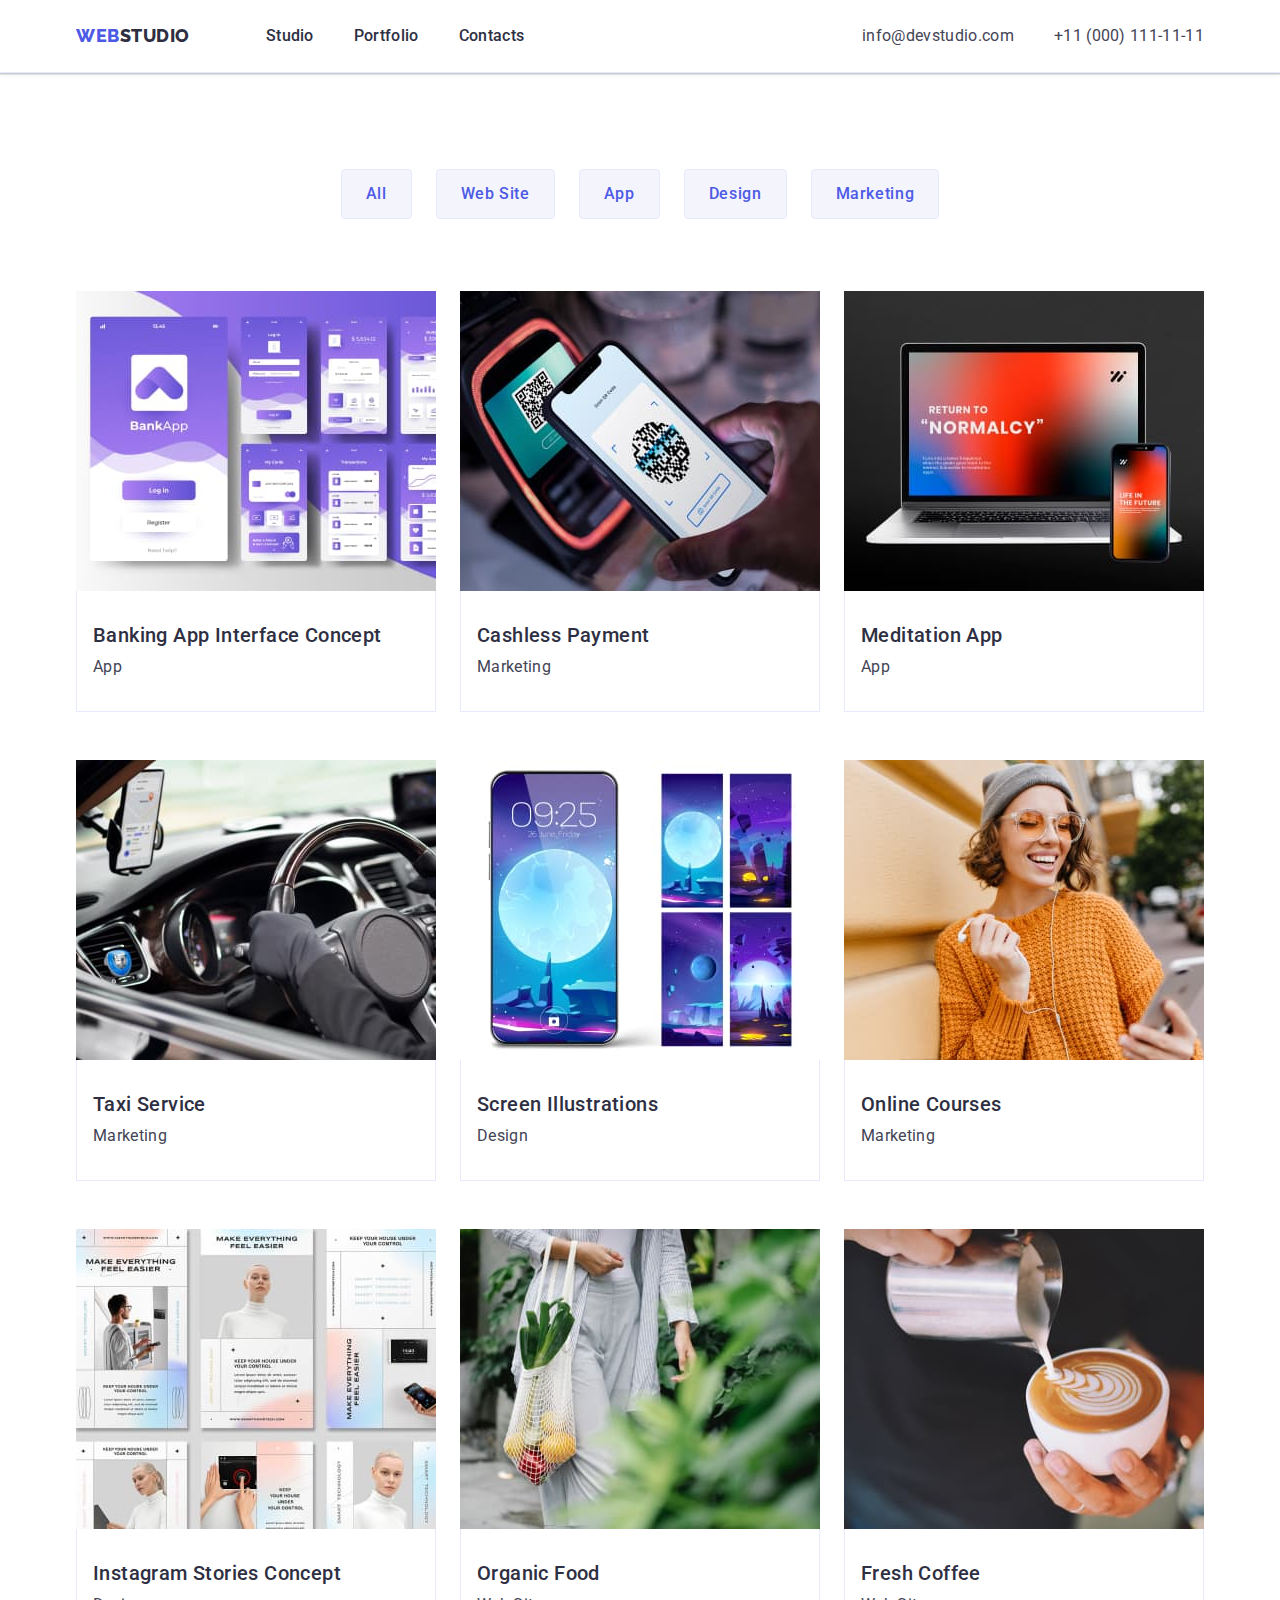
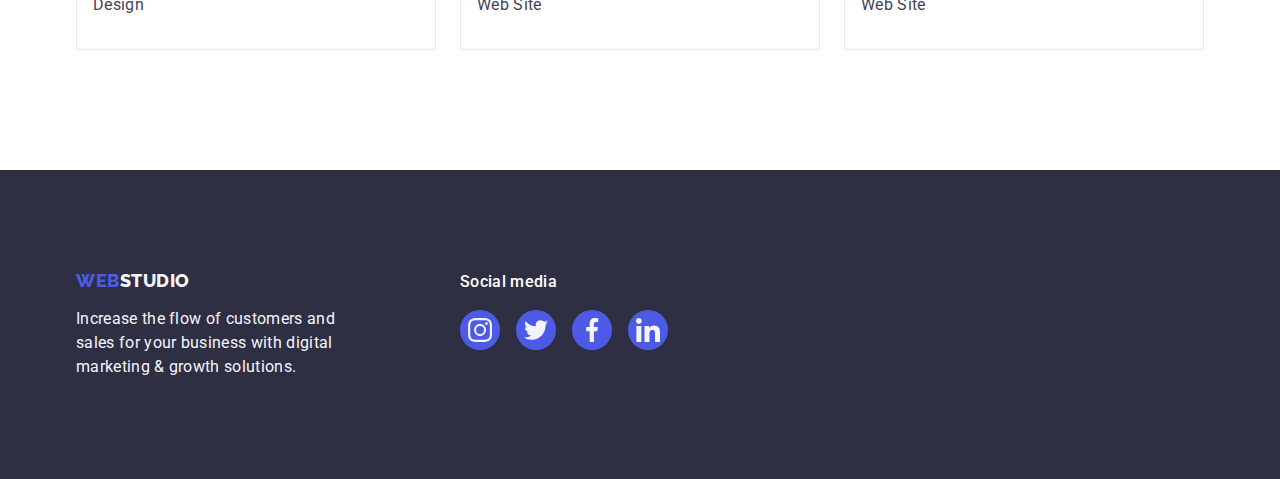
==== portfolio.html @ 77f3913f "Initial commit" ====
<!DOCTYPE html>
<html lang="en">
  <head>
    <meta charset="UTF-8" />
    <meta http-equiv="X-UA-Compatible" content="IE=edge" />
    <meta name="viewport" content="width=device-width, initial-scale=1.0" />
    <title>Portfolio</title>
    <link rel="preconnect" href="https://fonts.googleapis.com" />
    <link rel="preconnect" href="https://fonts.gstatic.com" crossorigin />
    <link
      href="https://fonts.googleapis.com/css2?family=Raleway:wght@800&family=Roboto:wght@400;500;700;900&display=swap"
      rel="stylesheet"
    />
    <link
      href="https://cdn.jsdelivr.net/npm/modern-normalize@2.0.0/modern-normalize.min.css"
      rel="stylesheet"
    />

    <link rel="stylesheet" href="./css/styles.css" />
  </head>
  <body>
    <!-- Header -->
    <header class="header">
      <div class="container header-container">
        <nav class="navigation">
          <a href="./index.html" class="logo link"
            >Web<span class="logo-black">Studio</span></a
          >
          <ul class="list menu-list">
            <li class="menu-item">
              <a href="./index.html" class="nav-item link">Studio</a>
            </li>
            <li class="menu-item">
              <a href="./portfolio.html" class="nav-item link">Portfolio</a>
            </li>
            <li class="menu-item">
              <a href="" class="nav-item link">Contacts</a>
            </li>
          </ul>
        </nav>

        <address class="contacts">
          <ul class="list contact-list">
            <li>
              <a href="mailto:info@devstudio.com" class="contact link"
                >info@devstudio.com</a
              >
            </li>
            <li>
              <a href="tel:+110001111111" class="contact link"
                >+11 (000) 111-11-11</a
              >
            </li>
          </ul>
        </address>
      </div>
    </header>

    <main>
      <section class="portfolio-section">
        <div class="container">
          <h1 hidden class="visually-hidden">Projects</h1>

          <ul class="list buttons-list">
            <li><button type="button" class="button">All</button></li>
            <li><button type="button" class="button">Web Site</button></li>
            <li><button type="button" class="button">App</button></li>
            <li><button type="button" class="button">Design</button></li>
            <li><button type="button" class="button">Marketing</button></li>
          </ul>

          <!-- Projects -->
          <ul class="list projects-list">
            <li class="projects-item">
              <a class="link project-link" href="#">
                <img
                  src="./images/banking.jpg"
                  alt="App Interface"
                  width="360"
                  height="300"
                />
                <div class="projects-container">
                  <h2 class="project-title">Banking App Interface Concept</h2>
                  <p class="project-text">App</p>
                </div>
              </a>
            </li>
            <li class="projects-item">
              <a class="link project-link" href="#">
                <img
                  src="./images/payment.jpg"
                  alt="Phone and terminal"
                  width="360"
                  height="300"
                />
                <div class="projects-container">
                  <h2 class="project-title">Cashless Payment</h2>
                  <p class="project-text">Marketing</p>
                </div>
              </a>
            </li>
            <li class="projects-item">
              <a class="link project-link" href="#">
                <img
                  src="./images/meditation.jpg"
                  alt="Notebook"
                  width="360"
                  height="300"
                />
                <div class="projects-container">
                  <h2 class="project-title">Meditation App</h2>
                  <p class="project-text">App</p>
                </div>
              </a>
            </li>
            <li class="projects-item">
              <a class="link project-link" href="#">
                <img
                  src="./images/taxi-service.jpg"
                  alt="Car interior"
                  width="360"
                  height="300"
                />
                <div class="projects-container">
                  <h2 class="project-title">Taxi Service</h2>
                  <p class="project-text">Marketing</p>
                </div>
              </a>
            </li>
            <li class="projects-item">
              <a class="link project-link" href="#">
                <img
                  src="./images/illustrations.jpg"
                  alt="Illustrations on smartphone"
                  width="360"
                  height="300"
                />
                <div class="projects-container">
                  <h2 class="project-title">Screen Illustrations</h2>
                  <p class="project-text">Design</p>
                </div>
              </a>
            </li>
            <li class="projects-item">
              <a class="link project-link" href="#">
                <img
                  src="./images/courses.jpg"
                  alt="A woman with phone"
                  width="360"
                  height="300"
                />
                <div class="projects-container">
                  <h2 class="project-title">Online Courses</h2>
                  <p class="project-text">Marketing</p>
                </div>
              </a>
            </li>
            <li class="projects-item">
              <a class="link project-link" href="#">
                <img
                  src="./images/stories-concept.jpg"
                  alt="Stories design example"
                  width="360"
                  height="300"
                />
                <div class="projects-container">
                  <h2 class="project-title">Instagram Stories Concept</h2>
                  <p class="project-text">Design</p>
                </div>
              </a>
            </li>
            <li class="projects-item">
              <a class="link project-link" href="#">
                <img
                  src="./images/food.jpg"
                  alt="Woman with vegetables"
                  width="360"
                  height="300"
                />
                <div class="projects-container">
                  <h2 class="project-title">Organic Food</h2>
                  <p class="project-text">Web Site</p>
                </div>
              </a>
            </li>
            <li class="projects-item">
              <a class="link project-link" href="#">
                <img
                  src="./images/coffee.jpg"
                  alt="Latte art"
                  width="360"
                  height="300"
                />
                <div class="projects-container">
                  <h2 class="project-title">Fresh Coffee</h2>
                  <p class="project-text">Web Site</p>
                </div>
              </a>
            </li>
          </ul>
        </div>
      </section>
    </main>

    <!-- Footer -->
    <footer class="footer">
      <div class="container footer-container">
        <div class="logo-container">
          <a href="./index.html" class="logo link logo-footer"
            >Web<span class="logo-white">Studio</span></a
          >
          <p class="footer-text">
            Increase the flow of customers and sales for your business with
            digital marketing & growth solutions.
          </p>
        </div>
        <div class="sm-container">
          <p class="sm-text">Social media</p>
          <ul class="list sm-list">
            <li class="sm-item">
              <a class="link sm-link" href="">
                <svg class="sm-icon" width="24" height="24">
                  <use href="./images/icons.svg#instagram"></use>
                </svg>
              </a>
            </li>
            <li class="sm-item">
              <a class="link sm-link" href="">
                <svg class="sm-icon" width="24" height="24">
                  <use href="./images/icons.svg#twitter"></use>
                </svg>
              </a>
            </li>
            <li class="sm-item">
              <a class="link sm-link" href="">
                <svg class="sm-icon" width="24" height="24">
                  <use href="./images/icons.svg#facebook"></use>
                </svg>
              </a>
            </li>
            <li class="sm-item">
              <a class="link sm-link" href="">
                <svg class="sm-icon" width="24" height="24">
                  <use href="./images/icons.svg#linkedin"></use>
                </svg>
              </a>
            </li>
          </ul>
        </div>
      </div>
    </footer>
  </body>
</html>
---- css/styles.css ----
:root {
  --text-color: #434455;
  --title-color: #2e2f42;
  --dark-background: #2e2f42;
  --borders-color: #e7e9fc;
  --middle-background: #f4f4fd;
  --accent-color: #4d5ae5;
  --button-hover: #404bbf;
  --white-color: #ffffff;
  --icon-bg: #f4f4fd;
  --footer-hover: #31d0aa;
  --customers-logo: #8e8f99;
}

/*! Main */

body {
  font-family: "Roboto", sans-serif;
  font-size: 16px;
  line-height: 1.5;
  letter-spacing: 0.02em;
  color: var(--text-color);
  background-color: var(--white-color);
}

.list {
  list-style: none;
}

.link {
  text-decoration: none;
}

h1,
h2,
h3,
p {
  margin-top: 0;
  margin-bottom: 0;
}

ul {
  margin-top: 0;
  margin-bottom: 0;
  padding-left: 0;
}

img {
  display: block;
  max-width: 100%;
}

.container {
  margin-left: auto;
  margin-right: auto;
  width: 1158px;
  padding-right: 15px;
  padding-left: 15px;
}
.section-title {
  margin-bottom: 72px;
  text-align: center;

  letter-spacing: 0.02em;
  font-size: 36px;
  line-height: 1.11;
  color: var(--title-color);
}

/* Header */

.header {
  border-bottom: 1px solid var(--borders-color);
  box-shadow: 0px 2px 1px rgba(46, 47, 66, 0.08),
    0px 1px 1px rgba(46, 47, 66, 0.16), 0px 1px 6px rgba(46, 47, 66, 0.08);
}

.navigation {
  display: flex;
  align-items: center;
}

.menu-list {
  display: flex;
  gap: 40px;
}

.header-container {
  display: flex;
  align-items: center;
}

.logo {
  margin-right: 76px;

  font-family: "Raleway", sans-serif;
  font-weight: 800;
  font-size: 18px;
  line-height: 1.17;
  letter-spacing: 0.03em;
  text-transform: uppercase;
  color: var(--accent-color);
}
.logo-black {
  color: var(--title-color);
}
.logo-white {
  color: var(--middle-background);
}

.nav-item {
  padding: 24px 0;
  display: block;
  font-family: inherit;
  font-style: normal;
  font-weight: 500;
  font-size: 16px;
  line-height: 1.5;
  letter-spacing: 0.02em;
  color: var(--title-color);
}
.nav-item.active {
  color: var(--button-hover);
}
.nav-item:hover,
.nav-item:focus {
  color: var(--button-hover);
}

.contact {
  font-family: inherit;
  font-style: normal;
  font-size: 16px;
  line-height: 1.5;
  letter-spacing: 0.02em;
  color: var(--text-color);
}
.contact:hover,
.contact:focus {
  color: var(--button-hover);
}

.contact-list {
  display: flex;
  gap: 40px;
}

.contacts {
  margin-left: auto;
}

/* Hero */

.hero {
  padding: 188px 0;
  text-align: center;

  background-color: var(--dark-background);
}

.overlay {
  max-width: 1440px;
  height: 600px;
  margin-left: auto;
  margin-right: auto;
  background-image: linear-gradient(
      rgba(46, 47, 66, 0.7),
      rgba(46, 47, 66, 0.7)
    ),
    url(../images/people-office.jpg);
  background-size: cover;
  background-position: center;
  background-repeat: no-repeat;
}

.hero-title {
  margin-bottom: 48px;
  max-width: 496px;
  margin-left: auto;
  margin-right: auto;

  letter-spacing: 0.02em;
  font-size: 56px;
  line-height: 1.07;
  color: var(--white-color);
}

.hero-button {
  padding: 16px 32px;
  display: block;
  margin-left: auto;
  margin-right: auto;
  min-width: 169px;
  height: 56px;
  border: none;

  font-family: inherit;
  font-weight: 500;
  font-size: 16px;
  line-height: 1.5;
  letter-spacing: 0.04em;
  color: var(--white-color);
  background: var(--accent-color);
  box-shadow: 0px 4px 4px rgba(0, 0, 0, 0.15);
  border-radius: 4px;
  cursor: pointer;
}
.hero-button:hover,
.hero-button:focus {
  background-color: var(--button-hover);
}

/* Section Advantages */

.advant-section {
  padding-top: 120px;
  padding-bottom: 120px;
}
.advant-list {
  display: flex;
  gap: 24px;
}
.advant-item {
  width: 264px;
}

.visually-hidden {
  position: absolute;
  white-space: nowrap;
  width: 1px;
  height: 1px;
  overflow: hidden;
  border: 0;
  padding: 0;
  clip: rect(0 0 0 0);
  clip-path: inset(50%);
  margin: -1px;
}

.advant-undertitle {
  margin-bottom: 8px;

  letter-spacing: 0.02em;
  font-weight: 500;
  font-size: 20px;
  line-height: 1.2;
  color: var(--title-color);
}

/* ? ICONS */

.advant-item .thumb {
  height: 112px;
  background-color: var(--icon-bg);
  display: flex;
  justify-content: center;
  align-items: center;

  border-radius: 4px;
  margin-bottom: 8px;
}

/* Section WhatAreWeDoing, 
Section Team*/

.what-doing-section {
  padding-bottom: 120px;
}
.what-doing-list {
  display: flex;
  gap: 24px;
}

.team-undertitle {
  margin-bottom: 8px;
  text-align: center;

  letter-spacing: 0.02em;
  font-weight: 500;
  font-size: 20px;
  line-height: 1.2;
  color: var(--title-color);
}

.team-text {
  text-align: center;
  margin-bottom: 8px;

  color: var(--text-color);
}

.team-section {
  padding: 120px 0;
  background-color: var(--middle-background);
}

.team-card {
  width: calc((100% - 24px * 3) / 4);

  background: var(--white-color);
  box-shadow: 0px 1px 6px rgba(46, 47, 66, 0.08),
    0px 1px 1px rgba(46, 47, 66, 0.16), 0px 2px 1px rgba(46, 47, 66, 0.08);
  border-radius: 0px 0px 4px 4px;
}
.team-list {
  display: flex;
  gap: 24px;
}

.team-member {
  padding: 32px 16px;
}

/* ? Sotial networks */

.team-sotialmedia {
  display: flex;
  align-items: center;
  justify-content: center;
  gap: 24px;
}

.team-sotialmedia-item {
  width: 40px;
  height: 40px;
}

.team-sm-link {
  width: 100%;
  height: 100%;
  background-color: var(--accent-color);
  border-radius: 50%;
  color: var(--icon-bg);

  display: flex;
  justify-content: center;
  align-items: center;
}

.sotial-icon {
  fill: currentColor;
}

.team-sm-link:is(:hover, :focus) {
  background-color: var(--button-hover);
}

/* Section Customers */

.customers-section {
  padding: 120px 0;
}

.customers-list {
  display: flex;
  justify-content: center;
  align-items: center;
  gap: 24px;
}

.customers-item {
  width: 168px;
  height: 88px;
}

.customers-link {
  width: 100%;
  height: 100%;
  border: 1px solid var(--customers-logo);
  border-radius: 4px;
  color: var(--customers-logo);

  display: flex;
  justify-content: center;
  align-items: center;
}

.customers-logo {
  fill: currentColor;
}

.customers-link:is(:hover, :focus) {
  border-color: var(--button-hover);
  color: var(--button-hover);
}

/* Footer */

.footer-text {
  width: 264px;

  color: var(--middle-background);
}

.footer {
  padding: 100px 0;
  background-color: var(--dark-background);
}

.logo-footer {
  margin-bottom: 16px;
  display: inline-block;
}

/* ? SM Icons */

.footer-container {
  display: flex;
  align-items: baseline;
}

.logo-container {
  margin-right: 120px;
}

.sm-text {
  margin-bottom: 16px;

  font-weight: 500;

  color: var(--white-color);
}

.sm-list {
  display: flex;
  align-items: center;
  gap: 16px;
}

.sm-item {
  width: 40px;
  height: 40px;
}

.sm-link {
  width: 100%;
  height: 100%;
  background-color: var(--accent-color);
  border-radius: 50%;
  display: flex;
  justify-content: center;
  align-items: center;

  color: var(--icon-bg);
}

.sm-icon {
  fill: currentColor;
}

.sm-link:is(:hover, :focus) {
  background-color: var(--footer-hover);
}
/*! Portfolio page */

.button {
  padding: 12px 24px;
  font-family: inherit;
  font-weight: 500;
  font-size: 16px;
  line-height: 1.5;
  letter-spacing: 0.04em;
  color: var(--accent-color);
  background: var(--middle-background);
  border: 1px solid var(--borders-color);
  border-radius: 4px;
  cursor: pointer;
}

.button.active {
  color: var(--white-color);
  background: var(--button-hover);
  box-shadow: 0px 3px 1px rgba(0, 0, 0, 0.1), 0px 2px 1px rgba(0, 0, 0, 0.08),
    0px 2px 2px rgba(0, 0, 0, 0.12);

  cursor: pointer;
}

.button:hover,
.button:focus {
  border: 1px solid transparent;
  box-shadow: 0px 3px 1px rgba(0, 0, 0, 0.1), 0px 2px 1px rgba(0, 0, 0, 0.08),
    0px 2px 2px rgba(0, 0, 0, 0.12);

  color: var(--white-color);
  background-color: var(--button-hover);
}

.portfolio-section {
  padding-top: 96px;
  padding-bottom: 120px;
}

.buttons-list {
  display: flex;
  margin-bottom: 72px;
  justify-content: center;
  gap: 24px;
}

/* Projects */

.project-title {
  margin-bottom: 8px;

  letter-spacing: 0.02em;
  font-weight: 500;
  font-size: 20px;
  line-height: 1.2;
  color: var(--title-color);
}
.projects-list {
  display: flex;
  flex-wrap: wrap;
  gap: 48px 24px;
}

.projects-container {
  padding: 32px 16px;
  border: 1px solid var(--borders-color);
  border-top: none;
}
.projects-item {
  width: calc((100% - 24px * 2) / 3);
}

.project-link {
  display: block;
}

.project-link:is(:hover, :focus) {
  box-shadow: 0px 1px 6px rgba(46, 47, 66, 0.08),
    0px 1px 1px rgba(46, 47, 66, 0.16), 0px 2px 1px rgba(46, 47, 66, 0.08);
}

.project-text {
  color: var(--text-color);
}
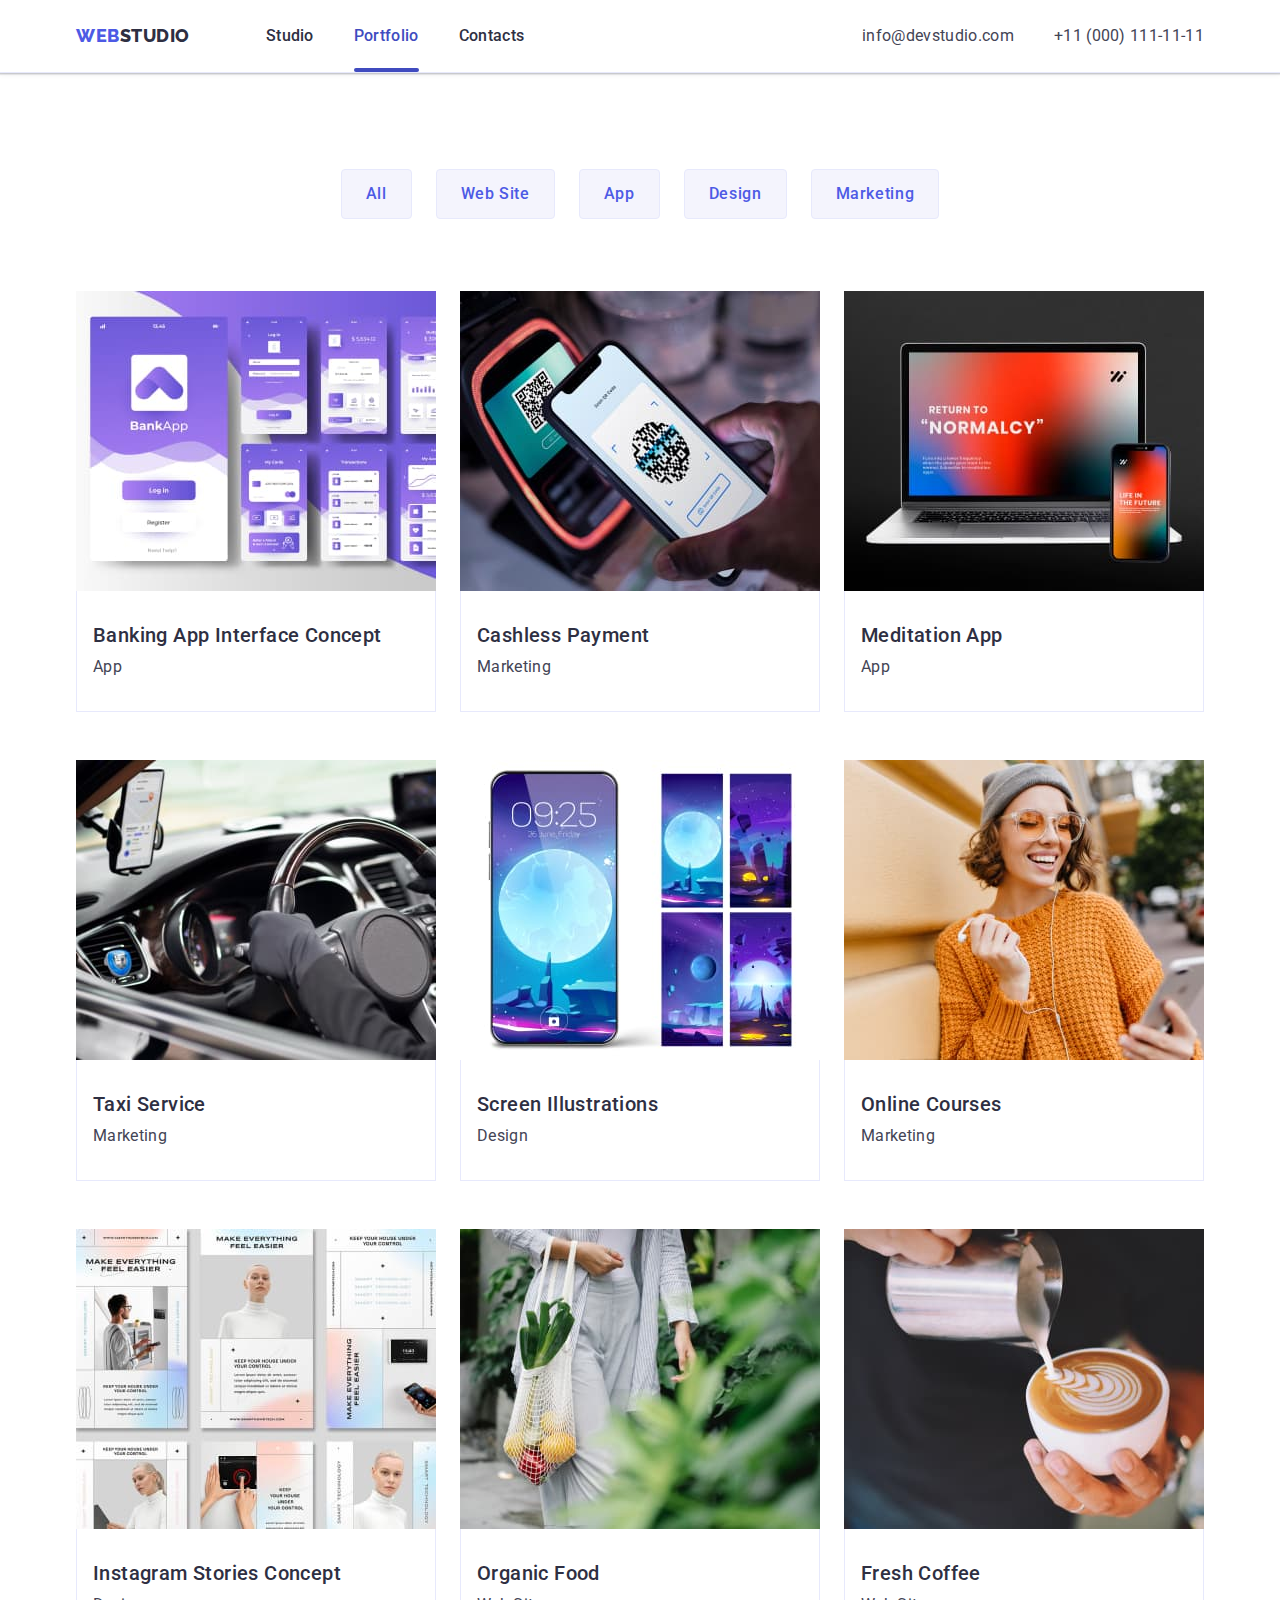
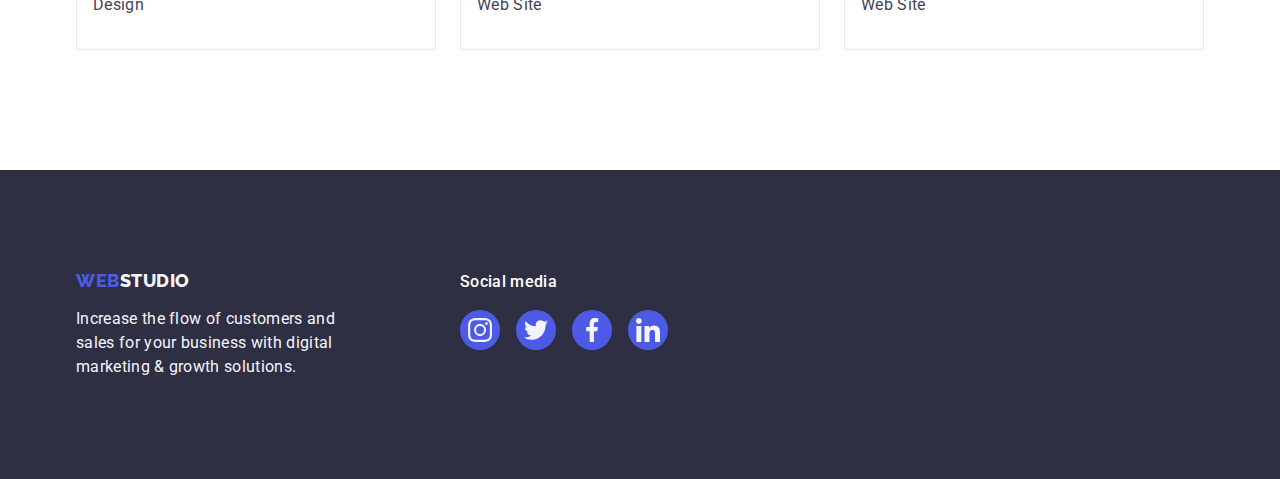
==== commit 1807040a: "transitions" ====
--- a/portfolio.html
+++ b/portfolio.html
@@ -31,7 +31,9 @@
               <a href="./index.html" class="nav-item link">Studio</a>
             </li>
             <li class="menu-item">
-              <a href="./portfolio.html" class="nav-item link">Portfolio</a>
+              <a href="./portfolio.html" class="nav-item link current-site"
+                >Portfolio</a
+              >
             </li>
             <li class="menu-item">
               <a href="" class="nav-item link">Contacts</a>
@@ -73,12 +75,19 @@
           <ul class="list projects-list">
             <li class="projects-item">
               <a class="link project-link" href="#">
-                <img
-                  src="./images/banking.jpg"
-                  alt="App Interface"
-                  width="360"
-                  height="300"
-                />
+                <div class="prod-thumb">
+                  <p class="prod-hover-text">
+                    14 Stylish and User-Friendly App Design Concepts · Task
+                    Manager App · Calorie Tracker App · Exotic Fruit Ecommerce
+                    App · Cloud Storage App
+                  </p>
+                  <img
+                    src="./images/banking.jpg"
+                    alt="App Interface"
+                    width="360"
+                    height="300"
+                  />
+                </div>
                 <div class="projects-container">
                   <h2 class="project-title">Banking App Interface Concept</h2>
                   <p class="project-text">App</p>
@@ -87,12 +96,19 @@
             </li>
             <li class="projects-item">
               <a class="link project-link" href="#">
-                <img
-                  src="./images/payment.jpg"
-                  alt="Phone and terminal"
-                  width="360"
-                  height="300"
-                />
+                <div class="prod-thumb">
+                  <p class="prod-hover-text">
+                    14 Stylish and User-Friendly App Design Concepts · Task
+                    Manager App · Calorie Tracker App · Exotic Fruit Ecommerce
+                    App · Cloud Storage App
+                  </p>
+                  <img
+                    src="./images/payment.jpg"
+                    alt="Phone and terminal"
+                    width="360"
+                    height="300"
+                  />
+                </div>
                 <div class="projects-container">
                   <h2 class="project-title">Cashless Payment</h2>
                   <p class="project-text">Marketing</p>
@@ -101,12 +117,19 @@
             </li>
             <li class="projects-item">
               <a class="link project-link" href="#">
-                <img
-                  src="./images/meditation.jpg"
-                  alt="Notebook"
-                  width="360"
-                  height="300"
-                />
+                <div class="prod-thumb">
+                  <p class="prod-hover-text">
+                    14 Stylish and User-Friendly App Design Concepts · Task
+                    Manager App · Calorie Tracker App · Exotic Fruit Ecommerce
+                    App · Cloud Storage App
+                  </p>
+                  <img
+                    src="./images/meditation.jpg"
+                    alt="Notebook"
+                    width="360"
+                    height="300"
+                  />
+                </div>
                 <div class="projects-container">
                   <h2 class="project-title">Meditation App</h2>
                   <p class="project-text">App</p>
@@ -115,12 +138,19 @@
             </li>
             <li class="projects-item">
               <a class="link project-link" href="#">
-                <img
-                  src="./images/taxi-service.jpg"
-                  alt="Car interior"
-                  width="360"
-                  height="300"
-                />
+                <div class="prod-thumb">
+                  <p class="prod-hover-text">
+                    14 Stylish and User-Friendly App Design Concepts · Task
+                    Manager App · Calorie Tracker App · Exotic Fruit Ecommerce
+                    App · Cloud Storage App
+                  </p>
+                  <img
+                    src="./images/taxi-service.jpg"
+                    alt="Car interior"
+                    width="360"
+                    height="300"
+                  />
+                </div>
                 <div class="projects-container">
                   <h2 class="project-title">Taxi Service</h2>
                   <p class="project-text">Marketing</p>
@@ -129,12 +159,19 @@
             </li>
             <li class="projects-item">
               <a class="link project-link" href="#">
-                <img
-                  src="./images/illustrations.jpg"
-                  alt="Illustrations on smartphone"
-                  width="360"
-                  height="300"
-                />
+                <div class="prod-thumb">
+                  <p class="prod-hover-text">
+                    14 Stylish and User-Friendly App Design Concepts · Task
+                    Manager App · Calorie Tracker App · Exotic Fruit Ecommerce
+                    App · Cloud Storage App
+                  </p>
+                  <img
+                    src="./images/illustrations.jpg"
+                    alt="Illustrations on smartphone"
+                    width="360"
+                    height="300"
+                  />
+                </div>
                 <div class="projects-container">
                   <h2 class="project-title">Screen Illustrations</h2>
                   <p class="project-text">Design</p>
@@ -143,12 +180,19 @@
             </li>
             <li class="projects-item">
               <a class="link project-link" href="#">
-                <img
-                  src="./images/courses.jpg"
-                  alt="A woman with phone"
-                  width="360"
-                  height="300"
-                />
+                <div class="prod-thumb">
+                  <p class="prod-hover-text">
+                    14 Stylish and User-Friendly App Design Concepts · Task
+                    Manager App · Calorie Tracker App · Exotic Fruit Ecommerce
+                    App · Cloud Storage App
+                  </p>
+                  <img
+                    src="./images/courses.jpg"
+                    alt="A woman with phone"
+                    width="360"
+                    height="300"
+                  />
+                </div>
                 <div class="projects-container">
                   <h2 class="project-title">Online Courses</h2>
                   <p class="project-text">Marketing</p>
@@ -157,12 +201,19 @@
             </li>
             <li class="projects-item">
               <a class="link project-link" href="#">
-                <img
-                  src="./images/stories-concept.jpg"
-                  alt="Stories design example"
-                  width="360"
-                  height="300"
-                />
+                <div class="prod-thumb">
+                  <p class="prod-hover-text">
+                    14 Stylish and User-Friendly App Design Concepts · Task
+                    Manager App · Calorie Tracker App · Exotic Fruit Ecommerce
+                    App · Cloud Storage App
+                  </p>
+                  <img
+                    src="./images/stories-concept.jpg"
+                    alt="Stories design example"
+                    width="360"
+                    height="300"
+                  />
+                </div>
                 <div class="projects-container">
                   <h2 class="project-title">Instagram Stories Concept</h2>
                   <p class="project-text">Design</p>
@@ -171,12 +222,19 @@
             </li>
             <li class="projects-item">
               <a class="link project-link" href="#">
-                <img
-                  src="./images/food.jpg"
-                  alt="Woman with vegetables"
-                  width="360"
-                  height="300"
-                />
+                <div class="prod-thumb">
+                  <p class="prod-hover-text">
+                    14 Stylish and User-Friendly App Design Concepts · Task
+                    Manager App · Calorie Tracker App · Exotic Fruit Ecommerce
+                    App · Cloud Storage App
+                  </p>
+                  <img
+                    src="./images/food.jpg"
+                    alt="Woman with vegetables"
+                    width="360"
+                    height="300"
+                  />
+                </div>
                 <div class="projects-container">
                   <h2 class="project-title">Organic Food</h2>
                   <p class="project-text">Web Site</p>
@@ -185,12 +243,19 @@
             </li>
             <li class="projects-item">
               <a class="link project-link" href="#">
-                <img
-                  src="./images/coffee.jpg"
-                  alt="Latte art"
-                  width="360"
-                  height="300"
-                />
+                <div class="prod-thumb">
+                  <p class="prod-hover-text">
+                    14 Stylish and User-Friendly App Design Concepts · Task
+                    Manager App · Calorie Tracker App · Exotic Fruit Ecommerce
+                    App · Cloud Storage App
+                  </p>
+                  <img
+                    src="./images/coffee.jpg"
+                    alt="Latte art"
+                    width="360"
+                    height="300"
+                  />
+                </div>
                 <div class="projects-container">
                   <h2 class="project-title">Fresh Coffee</h2>
                   <p class="project-text">Web Site</p>
--- a/css/styles.css
+++ b/css/styles.css
@@ -109,6 +109,7 @@
 }
 
 .nav-item {
+  position: relative;
   padding: 24px 0;
   display: block;
   font-family: inherit;
@@ -118,12 +119,26 @@
   line-height: 1.5;
   letter-spacing: 0.02em;
   color: var(--title-color);
-}
-.nav-item.active {
-  color: var(--button-hover);
-}
+
+  transition-property: color;
+  transition-duration: 250ms;
+  transition-delay: cubic-bezier(0.4, 0, 0.2, 1);
+}
+
+.nav-item.current-site::after {
+  content: "";
+  position: absolute;
+  left: 0;
+  bottom: 0;
+  height: 4px;
+  width: 100%;
+  border-radius: 2px;
+  background-color: var(--button-hover);
+}
+
 .nav-item:hover,
-.nav-item:focus {
+.nav-item:focus,
+.current-site {
   color: var(--button-hover);
 }
 
@@ -134,6 +149,10 @@
   line-height: 1.5;
   letter-spacing: 0.02em;
   color: var(--text-color);
+
+  transition-property: color;
+  transition-duration: 250ms;
+  transition-delay: cubic-bezier(0.4, 0, 0.2, 1);
 }
 .contact:hover,
 .contact:focus {
@@ -204,6 +223,10 @@
   box-shadow: 0px 4px 4px rgba(0, 0, 0, 0.15);
   border-radius: 4px;
   cursor: pointer;
+
+  transition-property: color;
+  transition-duration: 250ms;
+  transition-delay: cubic-bezier(0.4, 0, 0.2, 1);
 }
 .hero-button:hover,
 .hero-button:focus {
@@ -335,6 +358,10 @@
   display: flex;
   justify-content: center;
   align-items: center;
+
+  transition-property: background-color;
+  transition-duration: 250ms;
+  transition-delay: cubic-bezier(0.4, 0, 0.2, 1);
 }
 
 .sotial-icon {
@@ -373,6 +400,10 @@
   display: flex;
   justify-content: center;
   align-items: center;
+
+  transition-property: border-color, color;
+  transition-duration: 250ms;
+  transition-delay: cubic-bezier(0.4, 0, 0.2, 1);
 }
 
 .customers-logo {
@@ -442,6 +473,10 @@
   align-items: center;
 
   color: var(--icon-bg);
+
+  transition-property: background-color;
+  transition-duration: 250ms;
+  transition-delay: cubic-bezier(0.4, 0, 0.2, 1);
 }
 
 .sm-icon {
@@ -465,6 +500,10 @@
   border: 1px solid var(--borders-color);
   border-radius: 4px;
   cursor: pointer;
+
+  transition-property: background-color, color, box-shadow, border;
+  transition-duration: 250ms;
+  transition-delay: cubic-bezier(0.4, 0, 0.2, 1);
 }
 
 .button.active {
@@ -526,6 +565,10 @@
 
 .project-link {
   display: block;
+
+  transition-property: box-shadow;
+  transition-duration: 250ms;
+  transition-delay: cubic-bezier(0.4, 0, 0.2, 1);
 }
 
 .project-link:is(:hover, :focus) {
@@ -536,3 +579,37 @@
 .project-text {
   color: var(--text-color);
 }
+
+.prod-thumb {
+  position: relative;
+}
+
+.prod-thumb {
+  position: relative;
+}
+
+.prod-thumb::before {
+  content: "";
+  position: absolute;
+  display: inline-block;
+  width: 100%;
+  height: 100%;
+  background-color: var(--accent-color);
+
+  opacity: 0;
+}
+
+.prod-hover-text {
+  position: absolute;
+  color: var(--icon-bg);
+  padding: 40px 32px;
+  opacity: 0;
+}
+
+.project-link:is(:hover, :focus) .prod-thumb::before {
+  opacity: 1;
+}
+
+.project-link:is(:hover, :focus) .prod-hover-text {
+  opacity: 1;
+}
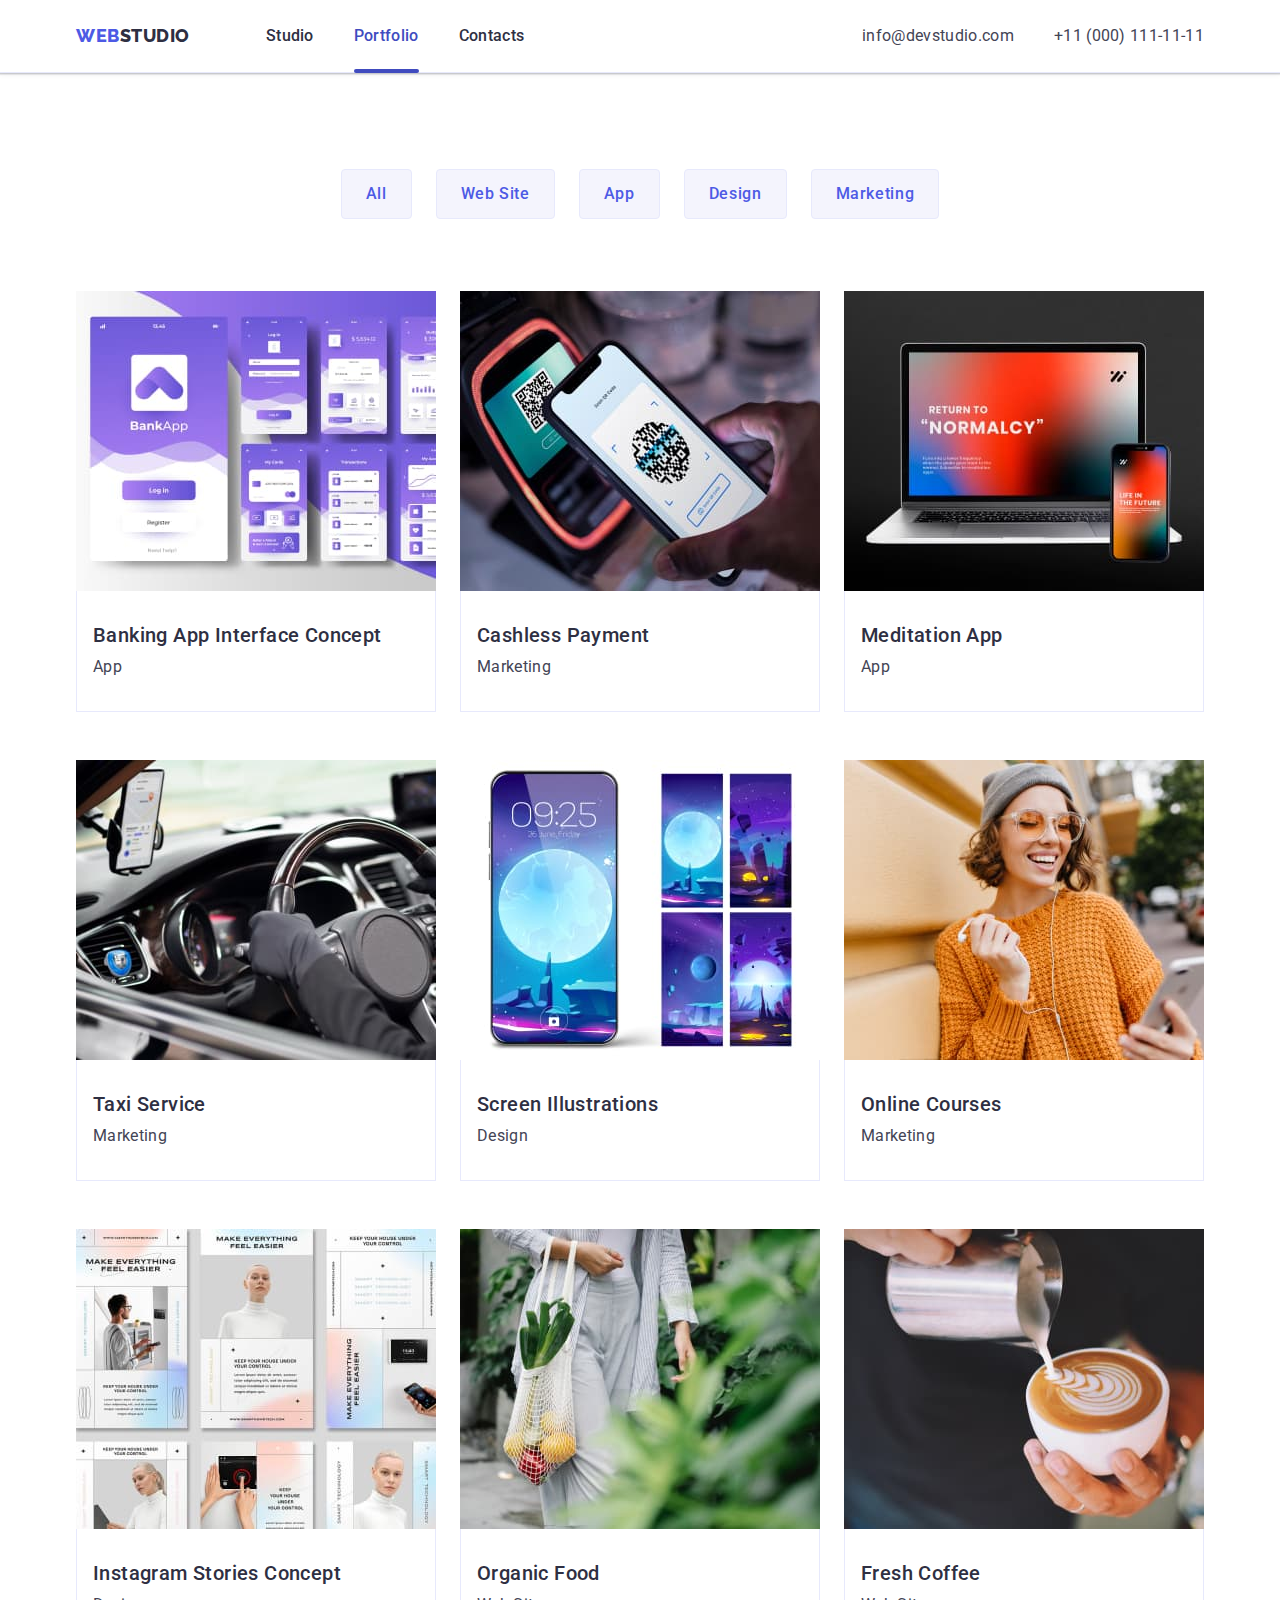
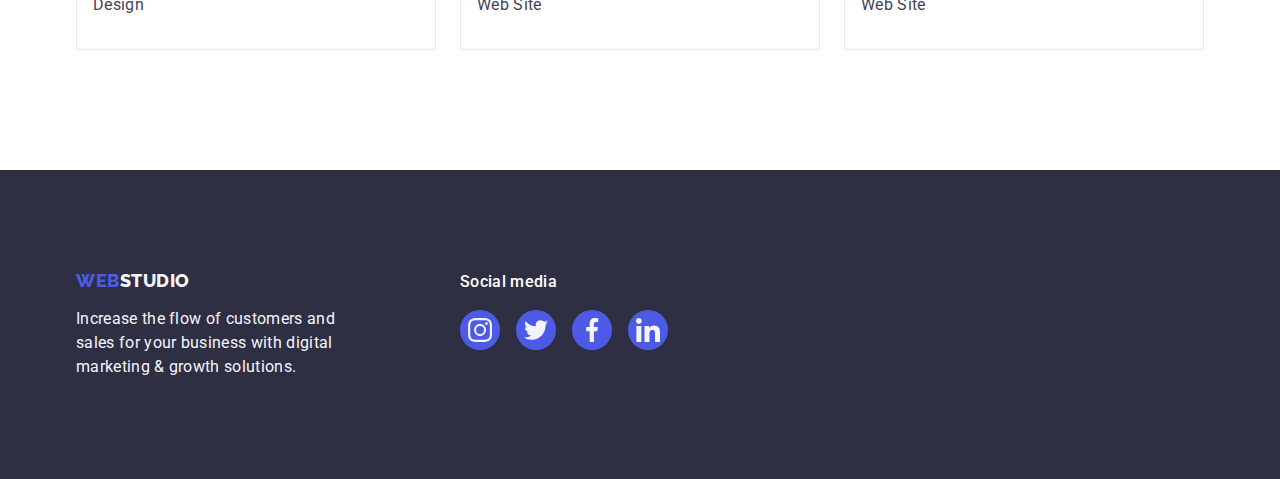
==== commit 66dbd6ed: "corrections" ====
--- a/portfolio.html
+++ b/portfolio.html
@@ -76,17 +76,17 @@
             <li class="projects-item">
               <a class="link project-link" href="#">
                 <div class="prod-thumb">
-                  <p class="prod-hover-text">
-                    14 Stylish and User-Friendly App Design Concepts · Task
-                    Manager App · Calorie Tracker App · Exotic Fruit Ecommerce
-                    App · Cloud Storage App
-                  </p>
                   <img
                     src="./images/banking.jpg"
                     alt="App Interface"
                     width="360"
                     height="300"
                   />
+                  <p class="prod-hover-text">
+                    14 Stylish and User-Friendly App Design Concepts · Task
+                    Manager App · Calorie Tracker App · Exotic Fruit Ecommerce
+                    App · Cloud Storage App
+                  </p>
                 </div>
                 <div class="projects-container">
                   <h2 class="project-title">Banking App Interface Concept</h2>
@@ -97,17 +97,17 @@
             <li class="projects-item">
               <a class="link project-link" href="#">
                 <div class="prod-thumb">
-                  <p class="prod-hover-text">
-                    14 Stylish and User-Friendly App Design Concepts · Task
-                    Manager App · Calorie Tracker App · Exotic Fruit Ecommerce
-                    App · Cloud Storage App
-                  </p>
                   <img
                     src="./images/payment.jpg"
                     alt="Phone and terminal"
                     width="360"
                     height="300"
                   />
+                  <p class="prod-hover-text">
+                    14 Stylish and User-Friendly App Design Concepts · Task
+                    Manager App · Calorie Tracker App · Exotic Fruit Ecommerce
+                    App · Cloud Storage App
+                  </p>
                 </div>
                 <div class="projects-container">
                   <h2 class="project-title">Cashless Payment</h2>
@@ -118,17 +118,17 @@
             <li class="projects-item">
               <a class="link project-link" href="#">
                 <div class="prod-thumb">
-                  <p class="prod-hover-text">
-                    14 Stylish and User-Friendly App Design Concepts · Task
-                    Manager App · Calorie Tracker App · Exotic Fruit Ecommerce
-                    App · Cloud Storage App
-                  </p>
                   <img
                     src="./images/meditation.jpg"
                     alt="Notebook"
                     width="360"
                     height="300"
                   />
+                  <p class="prod-hover-text">
+                    14 Stylish and User-Friendly App Design Concepts · Task
+                    Manager App · Calorie Tracker App · Exotic Fruit Ecommerce
+                    App · Cloud Storage App
+                  </p>
                 </div>
                 <div class="projects-container">
                   <h2 class="project-title">Meditation App</h2>
@@ -139,17 +139,17 @@
             <li class="projects-item">
               <a class="link project-link" href="#">
                 <div class="prod-thumb">
-                  <p class="prod-hover-text">
-                    14 Stylish and User-Friendly App Design Concepts · Task
-                    Manager App · Calorie Tracker App · Exotic Fruit Ecommerce
-                    App · Cloud Storage App
-                  </p>
                   <img
                     src="./images/taxi-service.jpg"
                     alt="Car interior"
                     width="360"
                     height="300"
                   />
+                  <p class="prod-hover-text">
+                    14 Stylish and User-Friendly App Design Concepts · Task
+                    Manager App · Calorie Tracker App · Exotic Fruit Ecommerce
+                    App · Cloud Storage App
+                  </p>
                 </div>
                 <div class="projects-container">
                   <h2 class="project-title">Taxi Service</h2>
@@ -160,17 +160,17 @@
             <li class="projects-item">
               <a class="link project-link" href="#">
                 <div class="prod-thumb">
-                  <p class="prod-hover-text">
-                    14 Stylish and User-Friendly App Design Concepts · Task
-                    Manager App · Calorie Tracker App · Exotic Fruit Ecommerce
-                    App · Cloud Storage App
-                  </p>
                   <img
                     src="./images/illustrations.jpg"
                     alt="Illustrations on smartphone"
                     width="360"
                     height="300"
                   />
+                  <p class="prod-hover-text">
+                    14 Stylish and User-Friendly App Design Concepts · Task
+                    Manager App · Calorie Tracker App · Exotic Fruit Ecommerce
+                    App · Cloud Storage App
+                  </p>
                 </div>
                 <div class="projects-container">
                   <h2 class="project-title">Screen Illustrations</h2>
@@ -181,17 +181,17 @@
             <li class="projects-item">
               <a class="link project-link" href="#">
                 <div class="prod-thumb">
-                  <p class="prod-hover-text">
-                    14 Stylish and User-Friendly App Design Concepts · Task
-                    Manager App · Calorie Tracker App · Exotic Fruit Ecommerce
-                    App · Cloud Storage App
-                  </p>
                   <img
                     src="./images/courses.jpg"
                     alt="A woman with phone"
                     width="360"
                     height="300"
                   />
+                  <p class="prod-hover-text">
+                    14 Stylish and User-Friendly App Design Concepts · Task
+                    Manager App · Calorie Tracker App · Exotic Fruit Ecommerce
+                    App · Cloud Storage App
+                  </p>
                 </div>
                 <div class="projects-container">
                   <h2 class="project-title">Online Courses</h2>
@@ -202,17 +202,17 @@
             <li class="projects-item">
               <a class="link project-link" href="#">
                 <div class="prod-thumb">
-                  <p class="prod-hover-text">
-                    14 Stylish and User-Friendly App Design Concepts · Task
-                    Manager App · Calorie Tracker App · Exotic Fruit Ecommerce
-                    App · Cloud Storage App
-                  </p>
                   <img
                     src="./images/stories-concept.jpg"
                     alt="Stories design example"
                     width="360"
                     height="300"
                   />
+                  <p class="prod-hover-text">
+                    14 Stylish and User-Friendly App Design Concepts · Task
+                    Manager App · Calorie Tracker App · Exotic Fruit Ecommerce
+                    App · Cloud Storage App
+                  </p>
                 </div>
                 <div class="projects-container">
                   <h2 class="project-title">Instagram Stories Concept</h2>
@@ -223,17 +223,17 @@
             <li class="projects-item">
               <a class="link project-link" href="#">
                 <div class="prod-thumb">
-                  <p class="prod-hover-text">
-                    14 Stylish and User-Friendly App Design Concepts · Task
-                    Manager App · Calorie Tracker App · Exotic Fruit Ecommerce
-                    App · Cloud Storage App
-                  </p>
                   <img
                     src="./images/food.jpg"
                     alt="Woman with vegetables"
                     width="360"
                     height="300"
                   />
+                  <p class="prod-hover-text">
+                    14 Stylish and User-Friendly App Design Concepts · Task
+                    Manager App · Calorie Tracker App · Exotic Fruit Ecommerce
+                    App · Cloud Storage App
+                  </p>
                 </div>
                 <div class="projects-container">
                   <h2 class="project-title">Organic Food</h2>
@@ -244,17 +244,17 @@
             <li class="projects-item">
               <a class="link project-link" href="#">
                 <div class="prod-thumb">
-                  <p class="prod-hover-text">
-                    14 Stylish and User-Friendly App Design Concepts · Task
-                    Manager App · Calorie Tracker App · Exotic Fruit Ecommerce
-                    App · Cloud Storage App
-                  </p>
                   <img
                     src="./images/coffee.jpg"
                     alt="Latte art"
                     width="360"
                     height="300"
                   />
+                  <p class="prod-hover-text">
+                    14 Stylish and User-Friendly App Design Concepts · Task
+                    Manager App · Calorie Tracker App · Exotic Fruit Ecommerce
+                    App · Cloud Storage App
+                  </p>
                 </div>
                 <div class="projects-container">
                   <h2 class="project-title">Fresh Coffee</h2>
--- a/css/styles.css
+++ b/css/styles.css
@@ -111,6 +111,7 @@
 .nav-item {
   position: relative;
   padding: 24px 0;
+
   display: block;
   font-family: inherit;
   font-style: normal;
@@ -122,7 +123,7 @@
 
   transition-property: color;
   transition-duration: 250ms;
-  transition-delay: cubic-bezier(0.4, 0, 0.2, 1);
+  transition-timing-function: cubic-bezier(0.4, 0, 0.2, 1);
 }
 
 .nav-item.current-site::after {
@@ -130,6 +131,8 @@
   position: absolute;
   left: 0;
   bottom: 0;
+  margin-bottom: -1px;
+
   height: 4px;
   width: 100%;
   border-radius: 2px;
@@ -152,7 +155,7 @@
 
   transition-property: color;
   transition-duration: 250ms;
-  transition-delay: cubic-bezier(0.4, 0, 0.2, 1);
+  transition-timing-function: cubic-bezier(0.4, 0, 0.2, 1);
 }
 .contact:hover,
 .contact:focus {
@@ -224,9 +227,7 @@
   border-radius: 4px;
   cursor: pointer;
 
-  transition-property: color;
-  transition-duration: 250ms;
-  transition-delay: cubic-bezier(0.4, 0, 0.2, 1);
+  transition: background-color 250ms cubic-bezier(0.4, 0, 0.2, 1);
 }
 .hero-button:hover,
 .hero-button:focus {
@@ -361,7 +362,7 @@
 
   transition-property: background-color;
   transition-duration: 250ms;
-  transition-delay: cubic-bezier(0.4, 0, 0.2, 1);
+  transition-timing-function: cubic-bezier(0.4, 0, 0.2, 1);
 }
 
 .sotial-icon {
@@ -403,7 +404,7 @@
 
   transition-property: border-color, color;
   transition-duration: 250ms;
-  transition-delay: cubic-bezier(0.4, 0, 0.2, 1);
+  transition-timing-function: cubic-bezier(0.4, 0, 0.2, 1);
 }
 
 .customers-logo {
@@ -476,7 +477,7 @@
 
   transition-property: background-color;
   transition-duration: 250ms;
-  transition-delay: cubic-bezier(0.4, 0, 0.2, 1);
+  transition-timing-function: cubic-bezier(0.4, 0, 0.2, 1);
 }
 
 .sm-icon {
@@ -501,9 +502,10 @@
   border-radius: 4px;
   cursor: pointer;
 
-  transition-property: background-color, color, box-shadow, border;
-  transition-duration: 250ms;
-  transition-delay: cubic-bezier(0.4, 0, 0.2, 1);
+  transition: color 250ms cubic-bezier(0.4, 0, 0.2, 1),
+    background-color 250ms cubic-bezier(0.4, 0, 0.2, 1),
+    border-color 250ms cubic-bezier(0.4, 0, 0.2, 1),
+    box-shadow 250ms cubic-bezier(0.4, 0, 0.2, 1);
 }
 
 .button.active {
@@ -568,7 +570,7 @@
 
   transition-property: box-shadow;
   transition-duration: 250ms;
-  transition-delay: cubic-bezier(0.4, 0, 0.2, 1);
+  transition-timing-function: cubic-bezier(0.4, 0, 0.2, 1);
 }
 
 .project-link:is(:hover, :focus) {
@@ -582,34 +584,106 @@
 
 .prod-thumb {
   position: relative;
-}
-
-.prod-thumb {
-  position: relative;
-}
-
-.prod-thumb::before {
-  content: "";
+
+  overflow: hidden;
+}
+
+.prod-hover-text {
   position: absolute;
-  display: inline-block;
+  color: var(--icon-bg);
+  top: 0;
+  left: 0;
+  padding: 40px 32px;
   width: 100%;
   height: 100%;
   background-color: var(--accent-color);
 
+  font-size: 16px;
+  line-height: 1.5;
+  letter-spacing: 0.02em;
+
+  transform: translateY(100%);
+  transition: transform 250ms cubic-bezier(0.4, 0, 0.2, 1);
+}
+
+.project-link:is(:hover, :focus) .prod-hover-text {
+  transform: translateY(0%);
+}
+
+/* backdrop */
+
+.backdrop {
+  position: fixed;
+  width: 100%;
+  height: 100%;
+  background-color: rgba(46, 47, 66, 0.4);
+  top: 0;
+
+  transition: opacity 250ms cubic-bezier(0.4, 0, 0.2, 1),
+    visibility 250ms cubic-bezier(0.4, 0, 0.2, 1);
+}
+
+.modal {
+  position: absolute;
+  top: 50%;
+  left: 50%;
+  transform: translate(-50%, -50%) scaleX(1);
+  transition: transform 250ms cubic-bezier(0.4, 0, 0.2, 1);
+
+  width: 408px;
+  min-height: 584px;
+
+  background-color: #fcfcfc;
+  box-shadow: 0px 1px 1px rgba(0, 0, 0, 0.14), 0px 1px 3px rgba(0, 0, 0, 0.12),
+    0px 2px 1px rgba(0, 0, 0, 0.2);
+  border-radius: 4px;
+}
+
+.backdrop.is-hidden .modal {
+  transform: translate(-50%, -50%) scaleX(0.7);
+}
+
+.modal-close-btn {
+  position: absolute;
+  top: 24px;
+  right: 24px;
+  padding: 0;
+
+  display: flex;
+  justify-content: center;
+  align-items: center;
+  width: 24px;
+  height: 24px;
+
+  background-color: var(--borders-color);
+  border: 1px solid rgba(0, 0, 0, 0.1);
+  border-radius: 50%;
+
+  cursor: pointer;
+
+  transition: background-color 250ms cubic-bezier(0.4, 0, 0.2, 1),
+    border 250ms cubic-bezier(0.4, 0, 0.2, 1);
+}
+
+.modal-close-btn:is(:hover, :focus) {
+  background-color: var(--button-hover);
+  border: none;
+}
+
+.modal-close-btn:is(:hover, :focus) .modal-close-icon {
+  fill: var(--white-color);
+}
+
+.modal-close-icon {
+  fill: var(--title-color);
+
+  transition-property: fill;
+  transition-duration: 250ms;
+  transition-timing-function: cubic-bezier(0.4, 0, 0.2, 1);
+}
+
+.backdrop.is-hidden {
+  visibility: hidden;
   opacity: 0;
-}
-
-.prod-hover-text {
-  position: absolute;
-  color: var(--icon-bg);
-  padding: 40px 32px;
-  opacity: 0;
-}
-
-.project-link:is(:hover, :focus) .prod-thumb::before {
-  opacity: 1;
-}
-
-.project-link:is(:hover, :focus) .prod-hover-text {
-  opacity: 1;
-}
+  pointer-events: none;
+}
